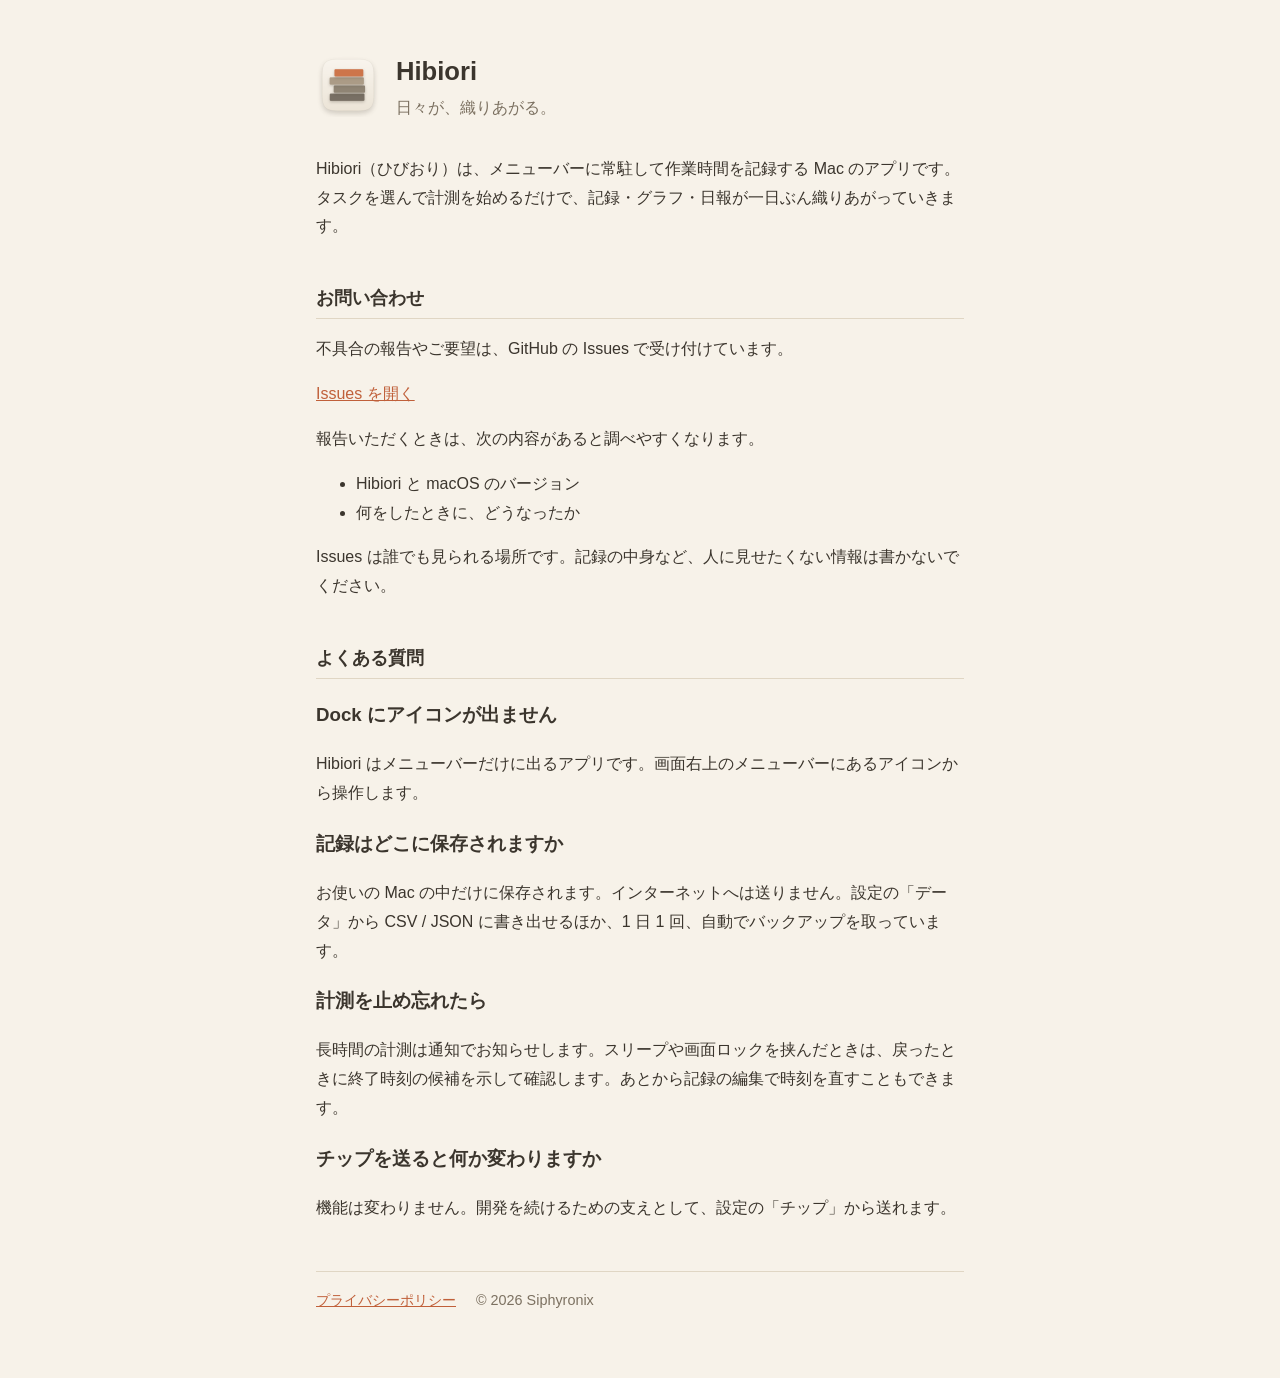
==== index.html @ 253dbbe2 "Hibiori のサポートページとプライバシーポリシーを追加する Co-Authored-By: Claude Opus 5.5 <noreply@anthropic.com>" ====
<!doctype html>
<html lang="ja">
<head>
  <meta charset="utf-8">
  <meta name="viewport" content="width=device-width, initial-scale=1">
  <title>Hibiori サポート</title>
  <meta name="description" content="メニューバーの作業時間記録アプリ Hibiori のサポートページ">
  <link rel="icon" href="icon.png">
  <link rel="stylesheet" href="style.css">
</head>
<body>
<main>
  <header>
    <img src="icon.png" alt="">
    <div>
      <h1>Hibiori</h1>
      <p class="tagline">日々が、織りあがる。</p>
    </div>
  </header>

  <p>Hibiori（ひびおり）は、メニューバーに常駐して作業時間を記録する Mac のアプリです。タスクを選んで計測を始めるだけで、記録・グラフ・日報が一日ぶん織りあがっていきます。</p>

  <h2>お問い合わせ</h2>
  <p>不具合の報告やご要望は、GitHub の Issues で受け付けています。</p>
  <p><a href="https://github.com/hibiori-app/hibiori-site/issues">Issues を開く</a></p>
  <p>報告いただくときは、次の内容があると調べやすくなります。</p>
  <ul>
    <li>Hibiori と macOS のバージョン</li>
    <li>何をしたときに、どうなったか</li>
  </ul>
  <p>Issues は誰でも見られる場所です。記録の中身など、人に見せたくない情報は書かないでください。</p>

  <h2>よくある質問</h2>
  <h3>Dock にアイコンが出ません</h3>
  <p>Hibiori はメニューバーだけに出るアプリです。画面右上のメニューバーにあるアイコンから操作します。</p>

  <h3>記録はどこに保存されますか</h3>
  <p>お使いの Mac の中だけに保存されます。インターネットへは送りません。設定の「データ」から CSV / JSON に書き出せるほか、1 日 1 回、自動でバックアップを取っています。</p>

  <h3>計測を止め忘れたら</h3>
  <p>長時間の計測は通知でお知らせします。スリープや画面ロックを挟んだときは、戻ったときに終了時刻の候補を示して確認します。あとから記録の編集で時刻を直すこともできます。</p>

  <h3>チップを送ると何か変わりますか</h3>
  <p>機能は変わりません。開発を続けるための支えとして、設定の「チップ」から送れます。</p>

  <nav>
    <a href="privacy.html">プライバシーポリシー</a>
    <span>© 2026 Siphyronix</span>
  </nav>
</main>
</body>
</html>
---- style.css ----
:root {
  --bg: #F7F2E9;
  --text: #3B352D;
  --muted: #7C7161;
  --accent: #C0603A;
  --rule: #E0D6C4;
}
@media (prefers-color-scheme: dark) {
  :root {
    --bg: #1F1C18;
    --text: #EDE6DA;
    --muted: #A89A85;
    --accent: #E08A64;
    --rule: #3A342C;
  }
}
* { box-sizing: border-box; }
body {
  margin: 0;
  background: var(--bg);
  color: var(--text);
  font-family: -apple-system, BlinkMacSystemFont, "Hiragino Sans", "Hiragino Kaku Gothic ProN", sans-serif;
  line-height: 1.8;
}
main { max-width: 680px; margin: 0 auto; padding: 48px 16px 64px; }
header { display: flex; align-items: center; gap: 16px; margin-bottom: 32px; }
header img { width: 64px; height: 64px; }
h1 { font-size: 1.6rem; margin: 0; }
.tagline { margin: 0; color: var(--muted); }
h2 { font-size: 1.15rem; margin-top: 40px; padding-bottom: 4px; border-bottom: 1px solid var(--rule); }
a { color: var(--accent); }
nav { margin-top: 48px; padding-top: 16px; border-top: 1px solid var(--rule); color: var(--muted); font-size: 0.9rem; }
nav a { margin-right: 16px; }
.updated { color: var(--muted); font-size: 0.9rem; }
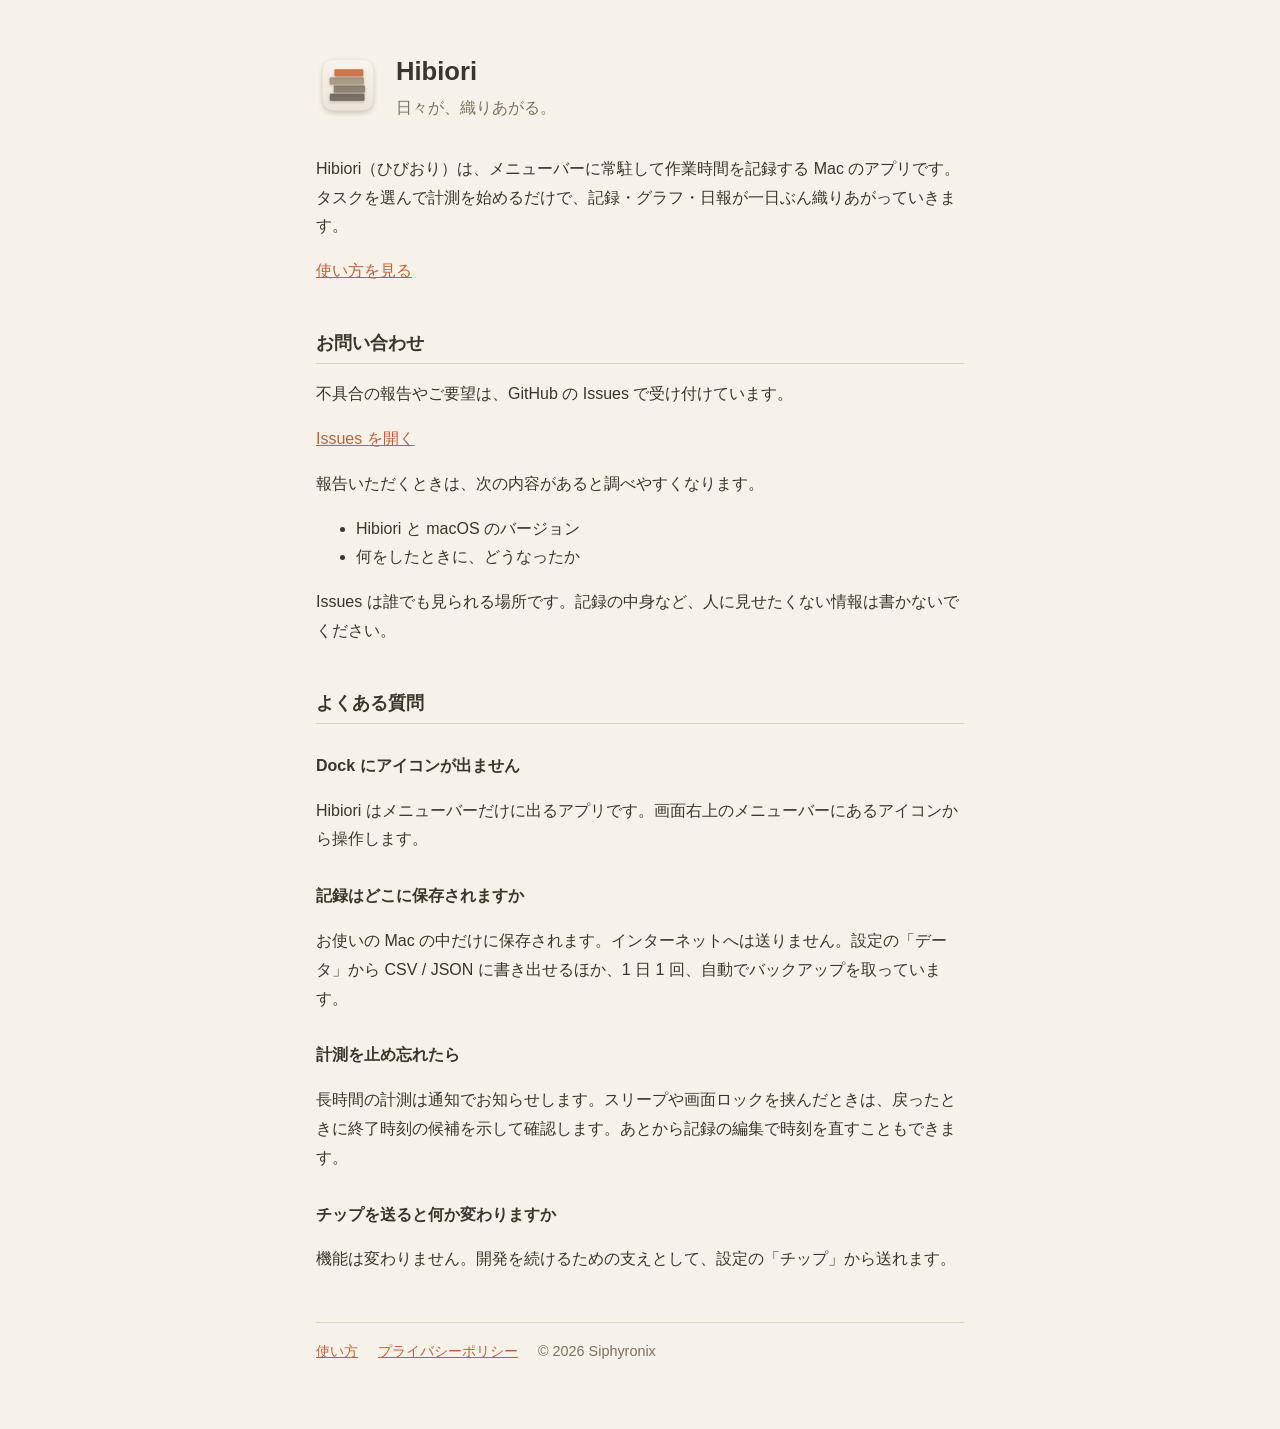
==== commit b7e1a458: "使い方のページを追加し、トップと下部のリンクからたどれるようにする Co-Authored-By: Claude Opus 5.5 <noreply@anthropic.com>" ====
--- a/index.html
+++ b/index.html
@@ -19,6 +19,8 @@
   </header>
 
   <p>Hibiori（ひびおり）は、メニューバーに常駐して作業時間を記録する Mac のアプリです。タスクを選んで計測を始めるだけで、記録・グラフ・日報が一日ぶん織りあがっていきます。</p>
+
+  <p><a href="guide.html">使い方を見る</a></p>
 
   <h2>お問い合わせ</h2>
   <p>不具合の報告やご要望は、GitHub の Issues で受け付けています。</p>
@@ -44,6 +46,7 @@
   <p>機能は変わりません。開発を続けるための支えとして、設定の「チップ」から送れます。</p>
 
   <nav>
+    <a href="guide.html">使い方</a>
     <a href="privacy.html">プライバシーポリシー</a>
     <span>© 2026 Siphyronix</span>
   </nav>
--- a/style.css
+++ b/style.css
@@ -32,3 +32,15 @@
 nav { margin-top: 48px; padding-top: 16px; border-top: 1px solid var(--rule); color: var(--muted); font-size: 0.9rem; }
 nav a { margin-right: 16px; }
 .updated { color: var(--muted); font-size: 0.9rem; }
+h3 { font-size: 1rem; margin-top: 28px; }
+.toc { padding-left: 1.4em; }
+figure { margin: 20px 0; }
+figure img { display: block; width: 100%; height: auto; border: 1px solid var(--rule); border-radius: 10px; }
+figure.narrow img { max-width: 320px; }
+kbd { font-family: inherit; font-size: 0.9em; padding: 1px 6px; border: 1px solid var(--rule); border-radius: 4px; white-space: nowrap; }
+code { font-size: 0.9em; }
+.icon { color: var(--muted); }
+table { border-collapse: collapse; width: 100%; }
+td { padding: 6px 8px; border-bottom: 1px solid var(--rule); vertical-align: top; }
+td:first-child { white-space: nowrap; width: 1%; padding-right: 20px; }
+.note { color: var(--muted); font-size: 0.9rem; }
